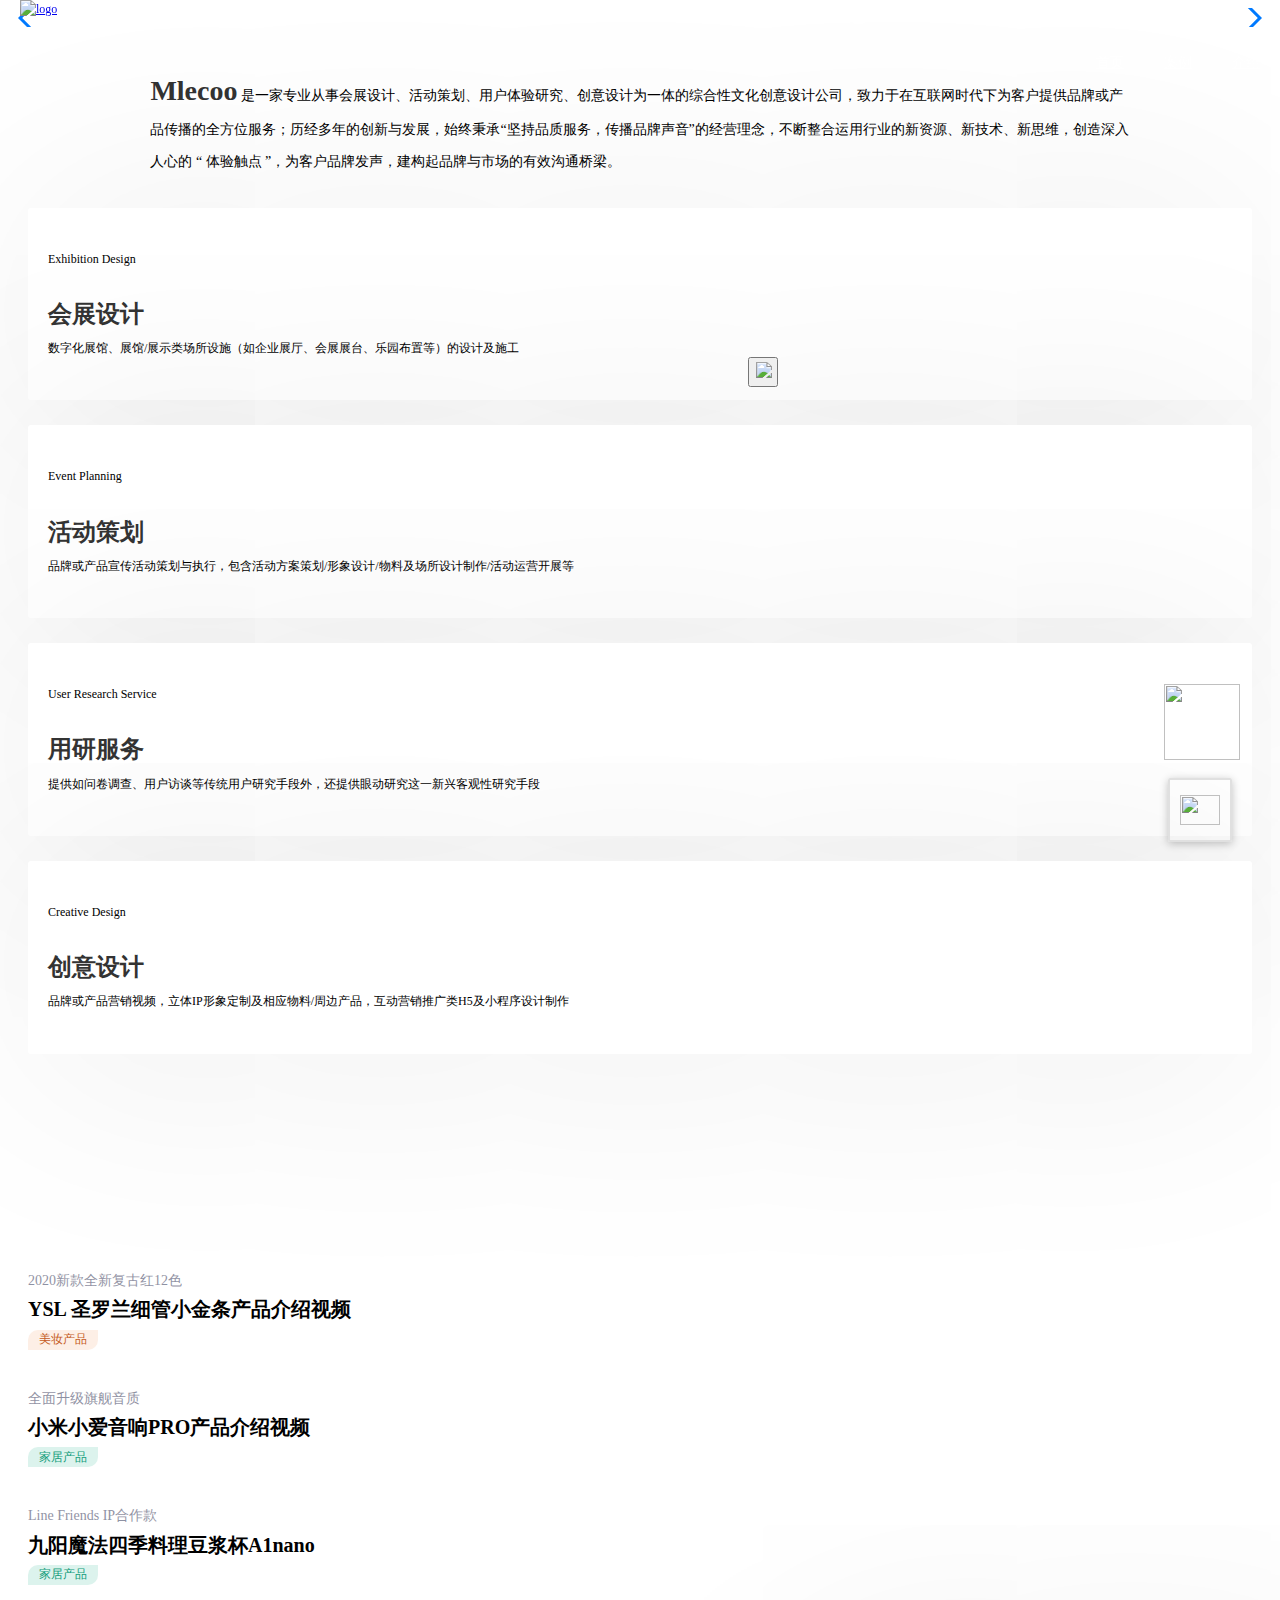
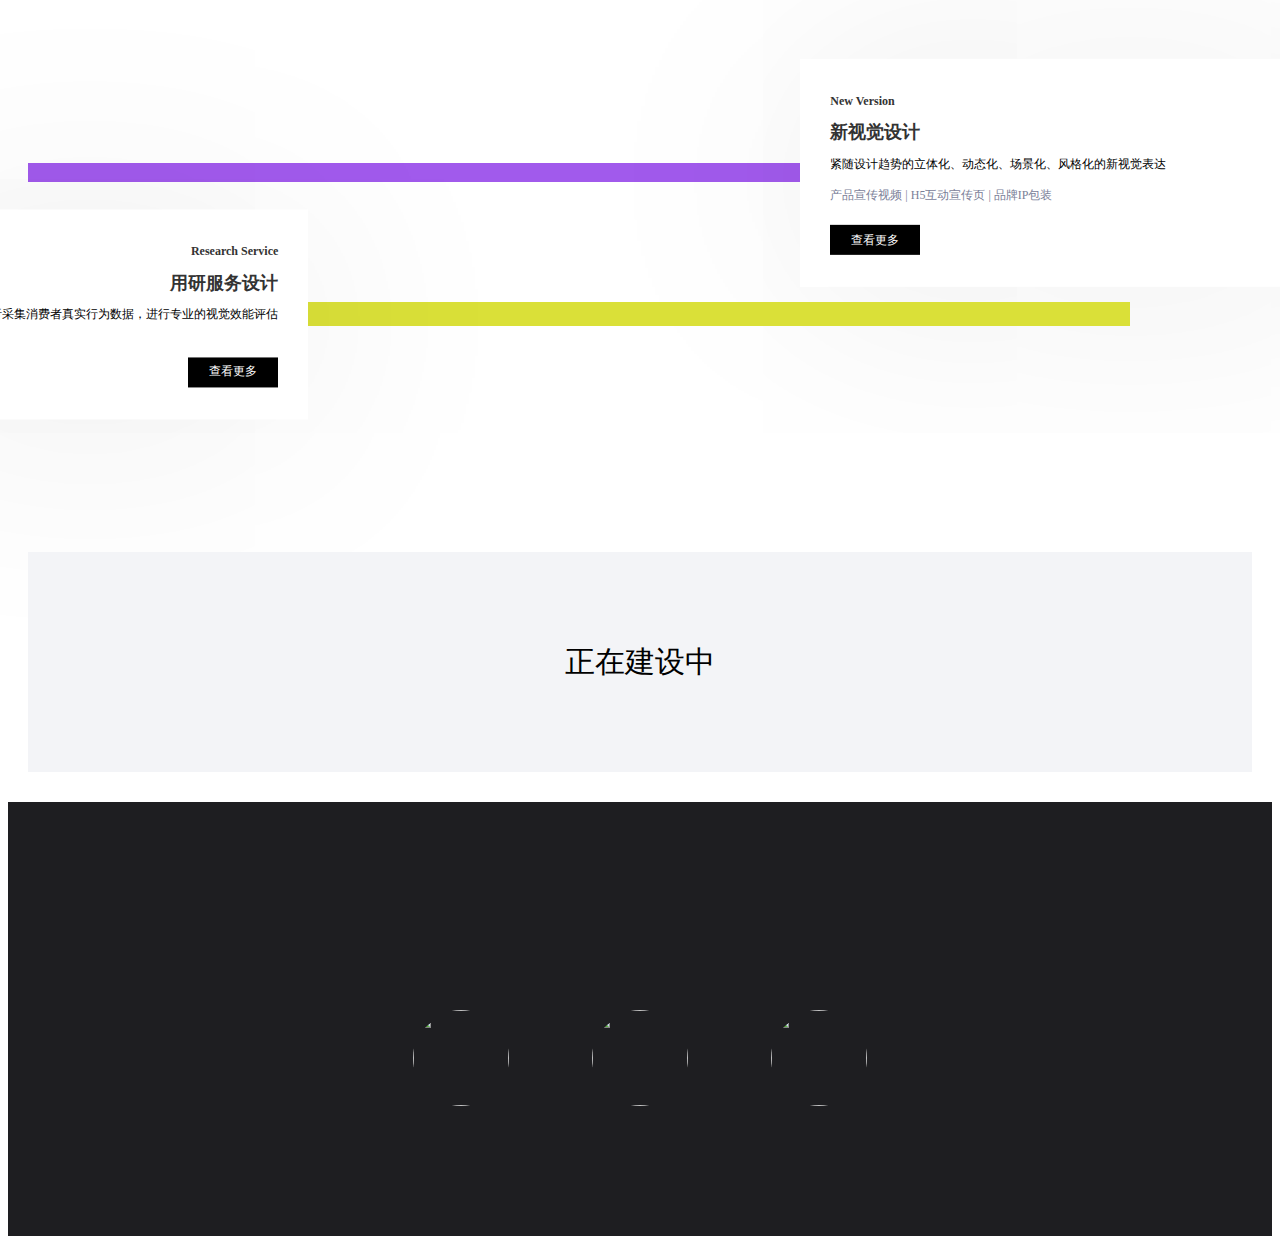
==== index.html @ 5d6e60f8 "Add files via upload" ====
<!DOCTYPE html>
<html lang="en">

<head>
  <meta charset="utf-8" />
  <title>页面标题</title>
  <meta name="viewport" content="width=device-width, initial-scale=1.0" />
  <meta name="description" content="" />
  <!-- css -->
  <link href="css/bootstrap.min.css" rel="stylesheet" />
  <link href="css/swiper.min.css" rel="stylesheet" />
  <link href="css/common.css" rel="stylesheet" />
  <link href="css/index.css" rel="stylesheet" />
</head>

<body>

  <div id="wrapper" class="home-page">
    <!-- start header -->
    <header>
      <!-- <div class="navbar navbar-static-top">
        <div class="container">
          <div class="navbar-header">
            <button type="button" class="navbar-toggle" data-toggle="collapse" data-target=".navbar-collapse">
              <span class="icon-bar"></span>
              <span class="icon-bar"></span>
              <span class="icon-bar"></span>
            </button>
            <a href="index.html">
              <img src="img/logo_white.png" alt="logo" />
            </a>
          </div>
          <div class="navbar-collapse collapse">
            <ul class="nav">
              <li class="active"><a href="index.html">首页</a></li>
              <li><a href="services.html">案例</a></li>
              <li><a href="portfolio.html">介绍</a></li>
            </ul>
          </div>
        </div>
      </div> -->
      <div class="header-nav">
        <div class="container">
          <div class="navbar-header">
            <a href="index.html">
              <img src="img/logo_white.png" alt="logo" />
            </a>
          </div>
          <div class="nav-box">
            <ul class="nav-content">
              <li class="active"><a href="index.html">首页</a></li>
              <li><a href="case.html">案例</a></li>
              <li><a href="introduce.html">介绍</a></li>
            </ul>
          </div>
        </div>
      </div>
    </header>
    <!-- end header -->
    <section id="banner">
      <!-- Slider -->
      <div id="swiper" class="swiper-container">
        <div class="swiper-wrapper">
          <div class="swiper-slide">
            <img style="width: 100%;" src="img/homepage_banner_1.png" alt="" />
            <div class="flex-caption container">
              <h1>The Story Of Our Company</h1>
              <img style="width: 100px;height: 100px;margin-top: 10px;border-radius: 50%;border: 4px solid #fff;"
                src="img/icon_head.png" alt="" />
              <p style="margin-top: 20px;font-size: 17px;">妙妙库库和他の朋友们</p>
              <p style="font-size: 12px;opacity: .4;">Mlecoo and his friends</p>
            </div>
          </div>
          <div class="swiper-slide">
            <img style="width: 100%;" src="img/homepage_banner_2.png" alt="" />
            <!-- <div class="flex-caption container">
              <h3>Best Equipments</h3>
              <p>Doloribus omnis minus temporibus perferendis ipsa</p>
            </div> -->
          </div>
          <div class="swiper-button-prev"></div>
          <!--左箭头。如果放置在swiper-container外面，需要自定义样式。-->
          <div class="swiper-button-next"></div>
          <!--右箭头。如果放置在swiper-container外面，需要自定义样式。-->
        </div>
        <!-- end slider -->
    </section>
    <section class="txt-area">
      <div class="container">
        <div class="row">
          <div class="col-lg-12">
            <div class="alignleft" style="
                  width: 80%;
                  margin: 30px auto; /* font-family: AlibabaSans-Bold,AlibabaSans; */
                  /* font-weight: bold; */
                  line-height: 32px;
                  font-size: 14px;
                ">
              <h1 style="display: inline-block;">Mlecoo</h1>
              是一家专业从事会展设计、活动策划、用户体验研究、创意设计为一体的综合性文化创意设计公司，致力于在互联网时代下为客户提供品牌或产品传播的全方位服务；历经多年的创新与发展，始终秉承“坚持品质服务，传播品牌声音”的经营理念，不断整合运用行业的新资源、新技术、新思维，创造深入人心的
              “ 体验触点 ”，为客户品牌发声，建构起品牌与市场的有效沟通桥梁。
            </div>
          </div>
        </div>
      </div>
    </section>
    <section id="services">
      <div class="container" style="margin-top: 20px;">
        <div class="row">
          <div class="features">
            <div class="col-md-3 col-sm-6 wow fadeInUp animated" data-wow-duration="300ms" data-wow-delay="0ms" style="
                  visibility: visible;
                  -webkit-animation-duration: 300ms;
                  -webkit-animation-delay: 0ms;
                ">
              <div class="media service-box">
                <div class="media-body">
                  <p>Exhibition Design</p>
                  <h4 class="media-heading">会展设计</h4>
                  <p>
                    数字化展馆、展馆/展示类场所设施（如企业展厅、会展展台、乐园布置等）的设计及施工
                  </p>
                </div>
              </div>
            </div>
            <!--/.col-md-3-->

            <div class="col-md-3 col-sm-6 wow fadeInUp animated" data-wow-duration="300ms" data-wow-delay="100ms" style="
                  visibility: visible;
                  -webkit-animation-duration: 300ms;
                  -webkit-animation-delay: 100ms;
                ">
              <div class="media service-box">
                <div class="media-body">
                  <p>Event Planning</p>
                  <h4 class="media-heading">活动策划</h4>
                  <p>
                    品牌或产品宣传活动策划与执行，包含活动方案策划/形象设计/物料及场所设计制作/活动运营开展等
                  </p>
                </div>
              </div>
            </div>
            <!--/.col-md-3-->

            <div class="col-md-3 col-sm-6 wow fadeInUp animated" data-wow-duration="300ms" data-wow-delay="200ms" style="
                  visibility: visible;
                  -webkit-animation-duration: 300ms;
                  -webkit-animation-delay: 200ms;
                ">
              <div class="media service-box">
                <div class="media-body">
                  <p>User Research Service</p>
                  <h4 class="media-heading">用研服务</h4>
                  <p>
                    提供如问卷调查、用户访谈等传统用户研究手段外，还提供眼动研究这一新兴客观性研究手段
                  </p>
                </div>
              </div>
            </div>
            <!--/.col-md-3-->

            <div class="col-md-3 col-sm-6 wow fadeInUp animated" data-wow-duration="300ms" data-wow-delay="300ms" style="
                  visibility: visible;
                  -webkit-animation-duration: 300ms;
                  -webkit-animation-delay: 300ms;
                ">
              <div class="media service-box">
                <div class="media-body">
                  <p>Creative Design</p>
                  <h4 class="media-heading">创意设计</h4>
                  <p>
                    品牌或产品营销视频，立体IP形象定制及相应物料/周边产品，互动营销推广类H5及小程序设计制作
                  </p>
                </div>
              </div>
            </div>
            <!--/.col-md-3-->
          </div>
        </div>
      </div>
    </section>
    <section id="events">
      <div class="container">
        <div class="row" style="margin: 100px 0 40px 0;">
          <div class="col-md-12">
            <div class="aligncenter">
              <img class="row-title-img" src="img/homepage_title_1.png" alt="" />
              <!-- <h2 class="aligncenter">应用案例</h2> -->
            </div>
            <br />
          </div>
        </div>
        <div class="row">
          <div class="col-md-4">
            <div class="post-card">
              <div class="post-card-img">
                <div class="filter"></div>
                <img class="player" src="img/icon_play.png" alt="" />
                <img src="img/works_video_1.png" alt="" />
              </div>
              <div class="post-content">
                <div class="post-memo">2020新款全新复古红12色</div>
                <div class="post-title">YSL 圣罗兰细管小金条产品介绍视频</div>
                <div class="post-tab post-makeup">美妆产品</div>
              </div>
            </div>
          </div>
          <div class="col-md-4">
            <div class="post-card">
              <div class="post-card-img">
                <div class="filter"></div>
                <!-- <div class="player"></div> -->
                <img src="img/works_video_2.png" alt="" />
              </div>
              <div class="post-content">
                <div class="post-memo">全面升级旗舰音质</div>
                <div class="post-title">小米小爱音响PRO产品介绍视频</div>
                <div class="post-tab post-stay">家居产品</div>
              </div>
            </div>
          </div>
          <div class="col-md-4">
            <div class="post-card">
              <div class="post-card-img">
                <div class="filter"></div>
                <!-- <div class="player"></div> -->
                <img src="img/works_video_3.png" alt="" />
              </div>
              <div class="post-content">
                <div class="post-memo">Line Friends IP合作款</div>
                <div class="post-title">九阳魔法四季料理豆浆杯A1nano</div>
                <div class="post-tab post-stay">家居产品</div>
              </div>
            </div>
          </div>
        </div>
      </div>
    </section>
    <section id="serve">
      <div class="container">
        <div class="row" style="margin: 100px 0 40px 0;">
          <div class="col-md-12">
            <div class="aligncenter">
              <img class="row-title-img" src="img/homepage_title_2.png" alt="" />
              <!-- <h2 class="aligncenter">服务范围</h2> -->
            </div>
            <br />
          </div>
        </div>
        <div class="row">
          <div class="col-md-8">
            <div class="wrap-serve" style="background: #a15aec;">
              <img style="width: 60%;" src="img/homepage_pic_1.png" alt="" />
              <div class="wrap-text-box">
                <h4>New Version</h4>
                <h2 class="">新视觉设计</h2>
                <p>
                  紧随设计趋势的立体化、动态化、场景化、风格化的新视觉表达
                </p>
                <p style="color: #7a8098; font-size: 12px;">
                  产品宣传视频 | H5互动宣传页 | 品牌IP包装
                </p>
                <p style="
                      display: flex;
                      justify-content: center;
                      align-items: center;
                      width: 90px;
                      height: 30px;
                      margin-top: 20px;
                      background: #000;
                      color: #fff;
                    ">
                  查看更多
                </p>
              </div>
            </div>
          </div>
        </div>
        <div class="row" style="margin-top: 10%;">
          <div class="col-md-5"></div>
          <div class="col-md-7">
            <div class="wrap-serve wrap-serve-2">
              <div class="wrap-serve-bg"></div>
              <img style="position: relative;width: 100%;" src="img/homepage_pic_2.png" alt="" />
              <div class="wrap-text-box wrap-text-box-2">
                <h4>Research Service</h4>
                <h2 class="">用研服务设计</h2>
                <p>
                  提供用研服务，利用眼动分析采集消费者真实行为数据，进行专业的视觉效能评估
                </p>
                <p style="
                      display: flex;
                      justify-content: center;
                      align-items: center;
                      float: right;
                      width: 90px;
                      height: 30px;
                      margin-top: 20px;
                      background: #000;
                      color: #fff;
                    ">
                  查看更多
                </p>
              </div>
            </div>
          </div>
        </div>
      </div>
    </section>
    <section id="trade">
      <div class="container">
        <div class="row"  style="margin: 150px 0 40px 0;">
          <div class="col-md-12">
            <div class="aligncenter">
              <img class="row-title-img" src="img/homepage_title_3.png" alt="" />
            </div>
            <br />
          </div>
        </div>
        <div class="row">
          <div class="col-md-12" style="display: flex;justify-content: center;align-items: center;margin-bottom: 30px;padding: 100px 0;background: #f3f4f7;font-size: 30px;">正在建设中</div>
        </div>
      </div>
  </div>
  </section>
  <footer id="footer">
    <div class="container">
      <div class="row">
        <div class="col-md-12">
          <div class="aligncenter">
            <img class="row-title-img" src="img/homepage_title_4.png" alt="" />
          </div>
          <br />
        </div>
      </div>
      <div class="row" style="margin-top: 40px;text-align: center;">
        <span data-type="wechat" href="#" class="" style="margin: 0 10px; cursor: pointer;">
          <img class="footer-concat-img" src="img/icon_wechat.png" />
        </span>
        <span data-type="phone" href="#" class="" style="margin: 0 10px; cursor: pointer;">
          <img class="footer-concat-img" src="img/icon_phone.png" />
        </span>
        <span data-type="email" href="#" class="" style="margin: 0 10px; cursor: pointer;">
          <img class="footer-concat-img" src="img/icon_email.png" />
        </span>
      </div>
    </div>
  </footer>
  </div>
  <div class="icon-contact">
    <img src="img/icon_contact.png" />
    <div class="bubble-tip">
      <img src="img/contact_code.png" />
      <div class="bubble-tip-content">
        <div style="font-size: 12px;">电话</div>
        <div style="text-decoration: underline;font-size: 16px;">0571-8897557</div>
        <div style="font-size: 12px;">邮箱</div>
        <div style="text-decoration: underline;font-size: 16px;">Mlecoo-zb@163.com</div>
      </div>
    </div>
  </div>
  <a id="scrollup" href="#" class="scrollup">
    <img class="icon-arrow-white" src="img/icon-arrow-white.png" />
    <img class="icon-arrow-black" src="img/icon-arrow-black.png" />
  </a>
  <!-- 模态框（Modal） -->
  <div class="modal fade" id="myModal" tabindex="-1" role="dialog" aria-labelledby="myModalLabel" aria-hidden="true">
    <div class="modal-flex">
      <div class="modal-dialog">
        <button type="button" class="close" data-dismiss="modal" aria-hidden="true"><img
            src="img/contact_close.png" /></button>
        <div class="modal-content">
          <div class="modal-body">
            <img class="body-img" />
            <p class="body-p"></p>
          </div>
        </div><!-- /.modal-content -->
      </div><!-- /.modal-dialog -->
    </div>
  </div>
  <script src="js/jquery.js"></script>
  <script src="js/jquery.easing.1.3.js"></script>
  <script src="js/bootstrap.min.js"></script>
  <script src="js/swiper.min.js"></script>
  <script src="js/animate.js"></script>
  <script src="js/common.js"></script>
  <script src="js/index.js"></script>
</body>

</html>
---- css/common.css ----
@import url("http://fonts.googleapis.com/css?family=Noto+Serif:400,400italic,700|Open+Sans:400,600,700");
@import url("font-awesome.css");
@import url("animate.css");

body {
  /* font-family: 'Open Sans', Arial, sans-serif; */
  /* font-family: PingFangSC-Regular, PingFang SC; */
  /* font-family: "PingFang SC,AlibabaSans,Microsoft Yahei,Arial,Helvetica,sans-serif"; */
  font-size: 12px;
  font-weight: 300;
  line-height: 1.6em;
  color: #000;
}

a:active,
a:hover,
a:visited {
  outline: 0;
  text-decoration: none;
  background: none;
}

li {
  list-style: none;
}

.clear {
  clear: both;
}

h1,
h2,
h3,
h4,
h5,
h6 {
  /* font-family: 'Open Sans', Arial, sans-serif; */
  font-family: PingFangSC-Regular, PingFang SC;
  font-weight: 700;
  line-height: 1.1em;
  color: #333;
  margin-bottom: 7px;
}

h3 {
  margin-bottom: 15px;
}

.container {
  padding: 0 20px 0 20px;
  position: relative;
}

.swiper-container {
  --swiper-theme-color: #fff; /* 设置Swiper风格 */
  --swiper-navigation-color: #fff; /* 单独设置按钮颜色 */
  --swiper-navigation-size: 40px; /* 设置按钮大小 */
}

/*  Header
==================================== */

.aligncenter {
  text-align: center;
}

header {
  position: fixed;
  left: 0;
  top: 0;
  z-index: 100;
  width: 100%;
}

header .header-nav {
  position: fixed;
  left: 0;
  top: 0;
  width: 100%;
  margin-bottom: 0;
}

.header-nav .nav-box {
  float: right;
  display: flex;
  align-items: center;
  height: 88px;
}

.header-nav .nav-content {
  /* position: absolute;
  right: 20px;
  top: 50%;
  transform: translateY(-50%); */
  margin: 0;
}

.header-nav li {
  float: left;
  margin-left: 40px;
}

.header-nav li a {
  color: rgba(255, 255, 255, 0.75);
  font-size: 14px;
}

.header-nav li.active a,
.header-nav li a:hover {
  color: #fff;
}

/* .navbar-default {
  border: none;
} */

/* .navbar-brand {
  color: #222;
  text-transform: uppercase;
  font-size: 24px;
  font-weight: 700;
  line-height: 1em;
  letter-spacing: -1px;
  margin-top: 9px;
  padding: 0 0 0 15px;
} */

.navbar-default .navbar-brand {
  /* color: #D81265; */
  /* background: #0ACCCE; */
  /* height: 114px; */
  /* width: 288px;
  height: 88px;
  position: absolute;
  top: -28px;
  bottom: -40px;
  z-index: 99999999;
  padding: 30px 15px; */
}

/* a.navbar-brand:before {
  content: '';
  z-index: -1;
  position: absolute;
  width: 100%;
  height: 101px;
  border-left: 92px solid transparent;
  border-right: 92px solid transparent;
  border-bottom: 63px solid #0ACCCE;
  left: 0;
  bottom: -18px;
  border-radius: 50%;
  border-color: #0ACCCE;
} */

/* header .navbar-collapse ul.navbar-nav {
  float: right;
  margin-right: 0;
}

header .navbar {
  min-height: 70px;
  padding: 18px 0;
} */

.home-page header .navbar-default {
  width: 100%;
  position: relative;
}

/* header .nav li a:hover,
header .nav li a:focus,
header .nav li.active a,
header .nav li.active a:hover,
header .nav li a.dropdown-toggle:hover,
header .nav li a.dropdown-toggle:focus,
header .nav li.active ul.dropdown-menu li a:hover,
header .nav li.active ul.dropdown-menu li.active a {
  -webkit-transition: all .3s ease;
  -moz-transition: all .3s ease;
  -ms-transition: all .3s ease;
  -o-transition: all .3s ease;
  transition: all .3s ease;
}


header .navbar-default .navbar-nav>.open>a,
header .navbar-default .navbar-nav>.open>a:hover,
header .navbar-default .navbar-nav>.open>a:focus {
  -webkit-transition: all .3s ease;
  -moz-transition: all .3s ease;
  -ms-transition: all .3s ease;
  -o-transition: all .3s ease;
  transition: all .3s ease;
}


header .navbar {
  min-height: 70px;

  padding: 10px 0;
} */

/* header .navbar-nav>li {
  padding-bottom: 12px;
  padding-top: 12px;
} */

/* header .navbar-nav>li>a {
  padding-bottom: 6px;
  padding-top: 5px;
  margin-left: 2px;
  line-height: 30px;
  font-weight: 700;
  -webkit-transition: all .3s ease;
  -moz-transition: all .3s ease;
  -ms-transition: all .3s ease;
  -o-transition: all .3s ease;
  transition: all .3s ease;
} */

/* .dropdown-menu li a:hover {
  color: #fff !important;
}

header .nav .caret {
  border-bottom-color: #f5f5f5;
  border-top-color: #f5f5f5;
}

.navbar-default .navbar-nav>.active>a,
.navbar-default .navbar-nav>.active>a:hover,
.navbar-default .navbar-nav>.active>a:focus {
  background-color: #fff;
}

.navbar-default .navbar-nav>.open>a,
.navbar-default .navbar-nav>.open>a:hover,
.navbar-default .navbar-nav>.open>a:focus {
  background-color: #fff;
}


.dropdown-menu {
  box-shadow: none;
  border-radius: 0;
  border: none;
}

.dropdown-menu li:last-child {
  padding-bottom: 0 !important;
  margin-bottom: 0;
}

header .nav li .dropdown-menu {
  padding: 0;
}

header .nav li .dropdown-menu li a {
  line-height: 28px;
  padding: 3px 12px;
} */

/* --- menu --- */

/* header .navigation {
  float: right;
}

header ul.nav li {
  border: none;
  margin: 0;
}

header ul.nav li a {
  font-size: 14px;
  border: none;
  font-weight: 400;
  text-transform: uppercase;
  text-align: right;
}

header ul.nav li ul li a {
  font-size: 12px;
  border: none;
  font-weight: 300;
  text-transform: uppercase;
} */

/* .navbar .nav>li>a {
  color: rgba(255, 255, 255, 0.7);
  text-shadow: none;
  border: 1px solid rgba(255, 255, 255, 0) !important;
}

.navbar .nav a:hover {
  background: none;
  color: #fff;
} */

/* .navbar .nav>.active>a,
.navbar .nav>.active>a:hover {
  background: none;
  color: #fff;
  font-weight: 700;
} */

/* .navbar .nav>.active>a:active,
.navbar .nav>.active>a:focus {
  background: none;
  outline: 0;
  color: #fff;
  font-weight: 700;
} */

/* .navbar .nav li .dropdown-menu {
  z-index: 2000;
}

header ul.nav li ul {
  margin-top: 1px;
}

header ul.nav li ul li ul {
  margin: 1px 0 0 1px;
}

.dropdown-menu .dropdown i {
  position: absolute;
  right: 0;
  margin-top: 3px;
  padding-left: 20px;
}

.navbar .nav>li>.dropdown-menu:before {
  display: inline-block;
  border-right: none;
  border-bottom: none;
  border-left: none;
  border-bottom-color: none;
  content: none;
}

.navbar-default .navbar-nav>.active>a,
.navbar-default .navbar-nav>.active>a:hover,
.navbar-default .navbar-nav>.active>a:focus {
  color: #fff;
}

.navbar-default .navbar-nav>li>a:hover,
.navbar-default .navbar-nav>li>a:focus {
  color: #fff;
  background-color: transparent;
}

ul.nav li.dropdown a {
  z-index: 1000;
  display: block;
}

select.selectmenu {
  display: none;
} */

/* 向上滑动 */
.scrollup,
.icon-contact {
  position: fixed;
  bottom: 58px;
  right: 48px;
  z-index: 1000;
  width: 60px;
  height: 60px;
}
.scrollup {
  display: flex;
  justify-content: center;
  align-items: center;
  border: 2px solid #e0e0e0;
  box-shadow: 0px 2px 8px 0px rgba(0, 0, 0, 0.24);
  border-radius: 2px;
  /* transition: all 0.1s; */
}
.scrollup .icon-arrow-white {
  display: none;
}
.scrollup .icon-arrow-black {
  display: block;
}
.scrollup.black {
  border-color: #38383b;
}
.scrollup.black .icon-arrow-white {
  display: block;
}
.scrollup.black .icon-arrow-black {
  display: none;
}
.icon-contact {
  width: 76px;
  height: 76px;
  bottom: 140px;
  right: 40px;
}

.scrollup img {
  width: 40px;
  height: 30px;
}
.icon-contact img {
  width: 100%;
  height: 100%;
}

.icon-contact:hover .bubble-tip {
  display: flex;
}

/* 弹框 */
.bubble-tip {
  display: none;
  align-items: center;
  position: absolute;
  right: 0;
  top: -164px;
  width: 350px;
  height: 150px;
  padding: 40px;
  border-radius: 4px;
  background: #fff;
  box-shadow: 0px -2px 48px 0px rgba(0, 0, 0, 0.12),
    0px 4px 8px 0px rgba(0, 0, 0, 0.08);
}

.bubble-tip::before {
  position: absolute;
  bottom: -14px;
  right: 8px;
  z-index: 2;
  content: "";
  width: 0;
  height: 0;
  border-style: solid;
  border-width: 8px;
  border-color: #ffffff transparent transparent transparent;
}

.bubble-tip::after {
  /* content: "";
  width: 0;
  height: 0;
  border-style: solid;
  border-width: 10px 10px 10px 0;
  border-color: transparent #fff transparent transparent;
  position: absolute;
  bottom: -5px;
  right: -11px;
  z-index: 1; */
}

.bubble-tip img {
  width: 80px;
  height: 80px;
  margin-right: 10px;
}

.bubble-tip-content {
}

/* 应用案例 */
.post {
  margin-bottom: 20px;
}

.post img {
  width: 100%;
}

.post-content {
  margin-top: 10px;
}

.post-memo {
  color: #1d2649;
  font-size: 14px;
  opacity: 0.5;
}

.post-title {
  margin-top: 10px;
  color: #000;
  font-size: 20px;
  font-weight: bold;
}

.post-tab {
  display: flex;
  justify-content: center;
  align-items: center;
  width: 70px;
  height: 20px;
  margin-top: 10px;
  border-radius: 10px 0px 10px 0px;
}

.post-stay {
  background: #dcf3ed;
  color: #139d7b;
}

.post-makeup {
  background: #fdefe6;
  color: #c55c1e;
}

.post-card-img img {
  position: relative;
  z-index: 9;
  max-width: 100%;
  transition: all 0.3s;
}
.post-card-img {
  position: relative;
  width: 100%;
  overflow: hidden;
  margin-bottom: 20px;
}
.post-card-img .filter {
  display: none;
  position: absolute;
  left: 0;
  top: 0;
  z-index: 10;
  width: 100%;
  height: 100%;
  background: rgba(19, 19, 20, 0.4);
  transition: all 0.3s;
}
.post-card-img .player {
  display: none;
  position: absolute;
  left: 50%;
  top: 50%;
  z-index: 10;
  width: 80px;
  height: 80px;
  margin: -40px 0 0 -40px;
  transition: all 0.3s;
}
.post-card-img:hover .filter,
.post-card-img:hover .player {
  display: block;
}
.post-card-img:hover img {
  transform: scale(1.1);
}

/* footer */

.row-title-img {
  width: 210px;
}

footer {
  padding: 100px 0;
  color: #bfbfbf;
  background: #1e1e21;
}

footer a {
  color: #fff;
}

footer a:hover {
  color: #eee;
}

footer h1,
footer h2,
footer h3,
footer h4,
footer h5,
footer h6 {
  color: #fff;
}

.footer-concat-img {
  width: 96px;
  height: 96px;
  margin: 30px;
  border-radius: 50%;
  transition: 0.3s;
}
.footer-concat-img:hover {
  background: rgba(255, 255, 255, 0.3);
}
/* .navbar-default .navbar-brand:hover,
.navbar-default .navbar-brand:focus {
  color: #5e5e5e;
  background-color: #0ACCCE;
} */
/* 模态框 */
.modal-flex {
  display: flex;
  justify-content: center;
  align-items: center;
  position: fixed;
  top: 0;
  left: 0;
  width: 100%;
  height: 100%;
}

.modal-dialog {
  position: relative;
  width: auto;
  text-align: center;
}

.modal-dialog .modal-body {
  padding: 30px 50px;
}

.modal-dialog .body-img {
  width: 96px;
  margin-bottom: 20px;
}

.modal-dialog .body-p {
  font-size: 20px;
}

.modal-dialog.wechat .body-img {
  width: 230px;
}

button.close {
  position: absolute;
  top: -40px;
  right: -40px;
  width: 30px;
  height: 30px;
  opacity: 1;
}

@media (max-width: 767px) {
  /* .navbar-default .navbar-collapse {
    border-color: none;
    background: #F58A2E;
  }

  .navbar-default .navbar-toggle .icon-bar {
    background-color: #FFF;
    border-radius: 0;
  }

  .navbar-default .navbar-nav>li>a:hover,
  .navbar-default .navbar-nav>li>a:focus {
    color: #FFFFFF;
    background-color: transparent;
  }

  .navbar-default .navbar-toggle:hover,
  .navbar-default .navbar-toggle:focus {
    background-color: #40250B;
  }

  .navbar-default .navbar-collapse,
  .navbar-default .navbar-form {
    border-color: rgba(255, 255, 255, 0.58);
    margin-top: 15px;
  }

  .navbar-toggle {
    background-color: rgb(245, 138, 46);
    background-image: none;
    border: 0;
    border-radius: 0;
  } */

  /* body {
    padding-right: 0;
    padding-left: 0;
  }

  .navbar-brand {
    margin-top: 10px;
    border-bottom: none;
  } */

  /* .navbar-header {
    margin-top: 20px;
    border-bottom: none;
  }

  .navbar-nav {
    border-top: none;
    float: none;
    width: 100%;
  }

  .navbar .nav>li>a {
    color: #fff;
  }

  .navbar .nav>.active>a,
  .navbar .nav>.active>a:hover {
    background: none;
    font-weight: 700;
    color: #fff;
  } */

  /* header .navbar-nav>li {
    padding-bottom: 2px;
    padding-top: 3px;
  }

  header .nav li .dropdown-menu {
    margin-top: 0;
  } */

  .dropdown-menu {
    position: absolute;
    top: 0;
    left: 40px;
    z-index: 1000;
    display: none;
    float: left;
    min-width: 160px;
    padding: 5px 0;
    margin: 2px 0 0;
    font-size: 13px;
    list-style: none;
    background-color: #fff;
    background-clip: padding-box;
    border: 1px solid #f5f5f5;
    border: 1px solid rgba(0, 0, 0, 0.15);
    border-radius: 0;
    -webkit-box-shadow: 0 6px 12px rgba(0, 0, 0, 0.175);
    box-shadow: 0 6px 12px rgba(0, 0, 0, 0.175);
  }

  footer .col-lg-1,
  footer .col-lg-2,
  footer .col-lg-3,
  footer .col-lg-4,
  footer .col-lg-5,
  footer .col-lg-6,
  footer .col-lg-7,
  footer .col-lg-8,
  footer .col-lg-9,
  footer .col-lg-10,
  footer .col-lg-11,
  footer .col-lg-12 {
    margin-bottom: 20px;
  }

  [class*="span"] {
    margin-bottom: 20px;
  }
}

@media (max-width: 480px) {
  .bottom-article a.pull-right {
    float: left;
    margin-top: 20px;
  }

  .search {
    float: left;
  }

  .cta-text {
    margin: 0 auto;
    text-align: center;
  }

  ul.portfolio li article a i {
    width: 20px;
    height: 20px;
    font-size: 14px;
  }
}

/*  Media queries 
============================= */

@media (min-width: 768px) and (max-width: 979px) {
  a.detail {
    background: none;
    width: 100%;
  }

  footer .widget form input#appendedInputButton {
    display: block;
    width: 91%;
    -webkit-border-radius: 4px 4px 4px 4px;
    -moz-border-radius: 4px 4px 4px 4px;
    border-radius: 4px 4px 4px 4px;
  }

  footer .widget form .input-append .btn {
    display: block;
    width: 100%;
    padding-right: 0;
    padding-left: 0;
    -webkit-box-sizing: border-box;
    -moz-box-sizing: border-box;
    box-sizing: border-box;
    margin-top: 10px;
  }

  ul.related-folio li {
    width: 156px;
    margin: 0 20px 0 0;
  }
}
---- css/index.css ----
header .header-nav.scroll {
  background: #fff;
  box-shadow: 0px 2px 8px 0px rgba(0, 0, 0, 0.06);
}
.header-nav.scroll li a {
  color: rgba(0, 0, 0, 0.7);
}

.header-nav.scroll li.active a,
.header-nav.scroll li a:hover {
  color: #000;
}
/* header .header-nav,
header .header-nav li a {
  transition: 0.3s;
} */
/* banner上内容 */
.flex-caption {
  zoom: 1;
  position: absolute;
  top: 50%;
  left: 50%;
  transform: translateX(-50%) translateY(-50%);
  width: auto;
  padding: 10px 25px;
  text-align: center;
  color: #fff;
}

.flex-caption h1 {
  letter-spacing: 1px;
  margin-bottom: 8px;
  color: #fff;
  font-size: 80px;
  /* text-transform: uppercase; */
}

.flex-caption p {
  margin-top: 12px;
}

/* 活动策划 */
.features img {
  width: 100%;
}

.features .media-heading {
  margin-bottom: 10px;
  color: #333;
  font-size: 24px;
}

.features .media.service-box {
  margin: 0px 0 25px;
  padding: 30px 20px;
  background: #fff;
  border: 0px;
  box-shadow: 0px 8px 244px 0px rgba(0, 0, 0, 0.08);
  border-radius: 3px;
}

.media.service-box {
  margin: 25px 0 36px;
  padding: 20px 15px 10px;
  background: #ffffff;
  overflow: hidden;
  border-bottom: 2px solid #e0e0e0;
}

.media {
  margin-top: 15px;
}

/* 服务范围 */
.wrap-serve {
  position: relative;
}

.wrap-text-box {
  position: absolute;
  right: -10%;
  top: 50%;
  transform: translateY(-50%);
  width: 42%;
  padding: 20px 30px;
  background: #fff;
  box-shadow: 0px 8px 244px 0px rgba(0, 0, 0, 0.08);
}

.wrap-serve-bg {
  position: absolute;
  top: -15%;
  right: 10%;
  width: 102%;
  height: 124%;
  background: #dae038;
}

.wrap-serve-2 {
  /* padding: 10% 0 5% 12%; */
}

.wrap-text-box-2 {
  left: -40%;
  text-align: right;
  width: 58%;
}

/* 介绍页 */
.about-box:before {
  content: "";
  display: inline-block;
  height: 100%;
  vertical-align: middle;
  margin-right: -0.25em;
  /* Adjusts for spacing */
}

.about-right {
  display: inline-block;
  vertical-align: middle;
}

.col-features-text-box {
  display: flex;
  justify-content: center;
  align-items: center;
}
.features-text-box {
  width: 208px;
}
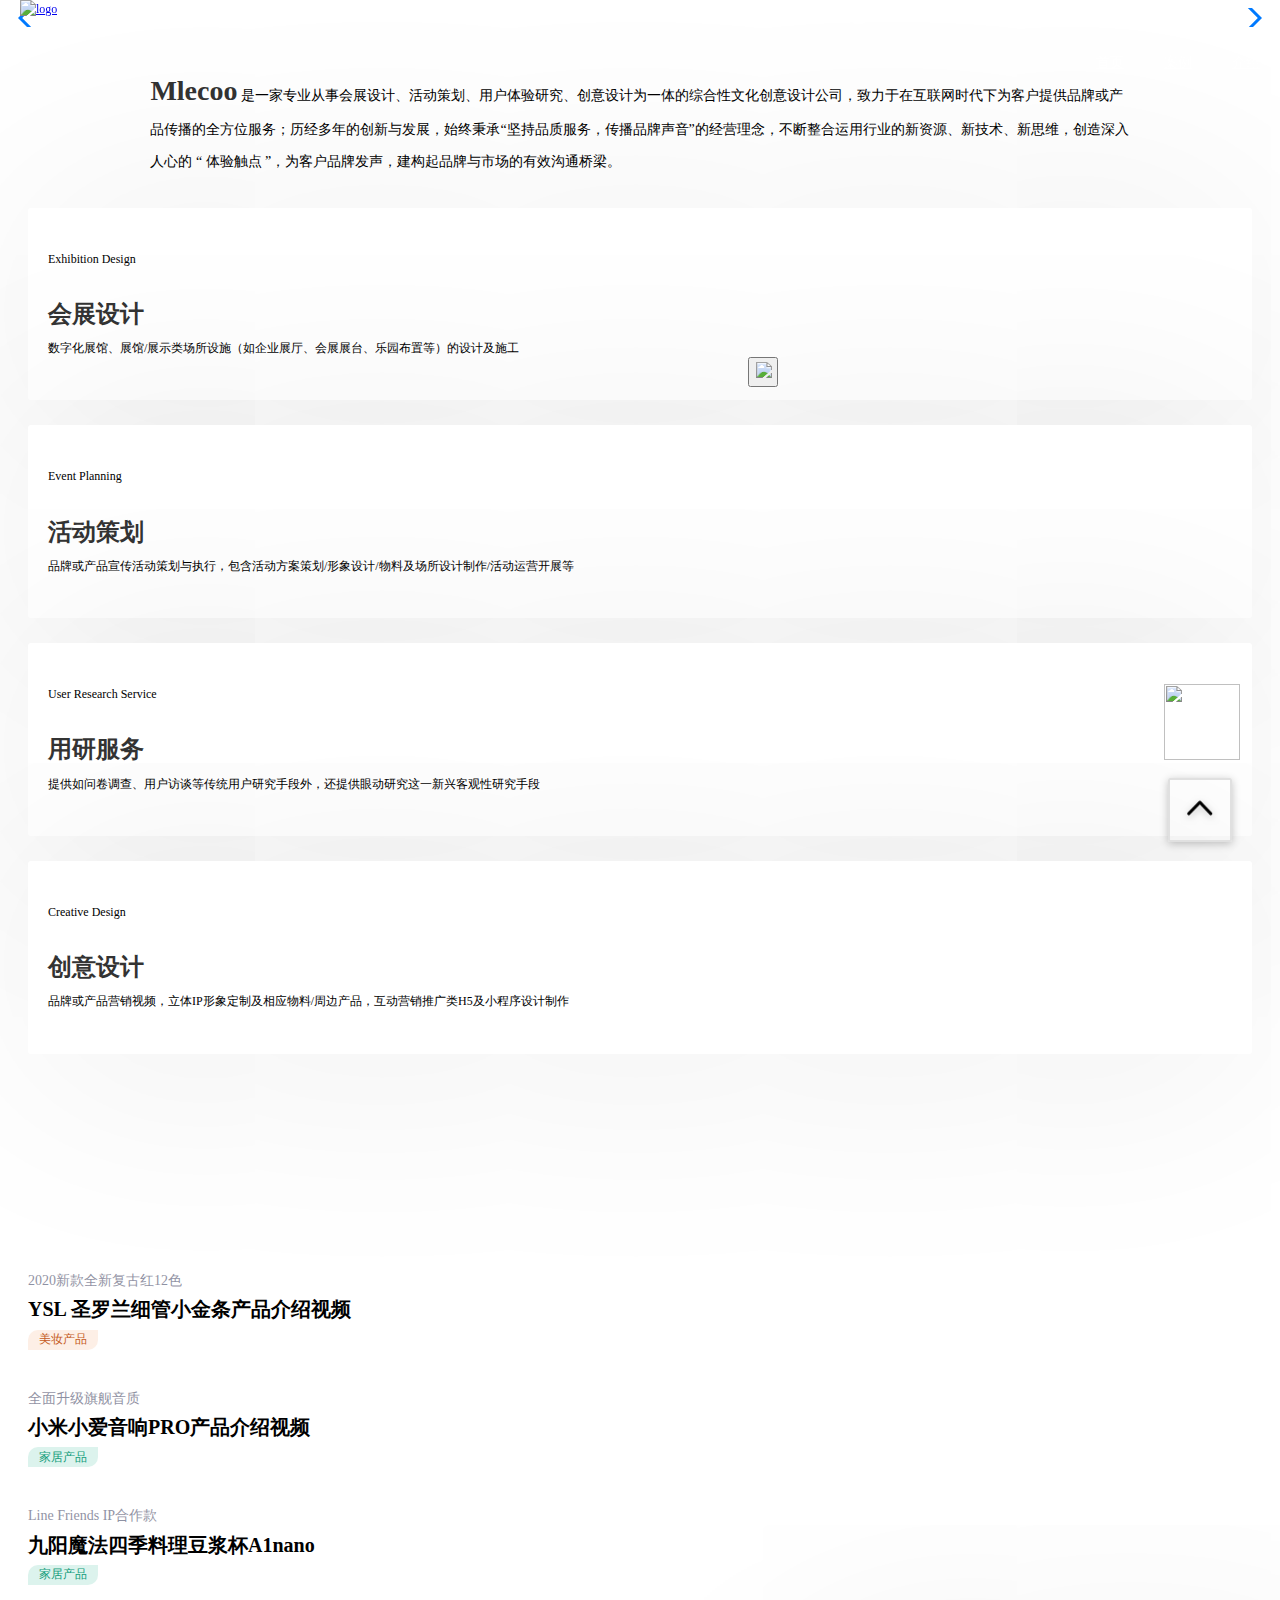
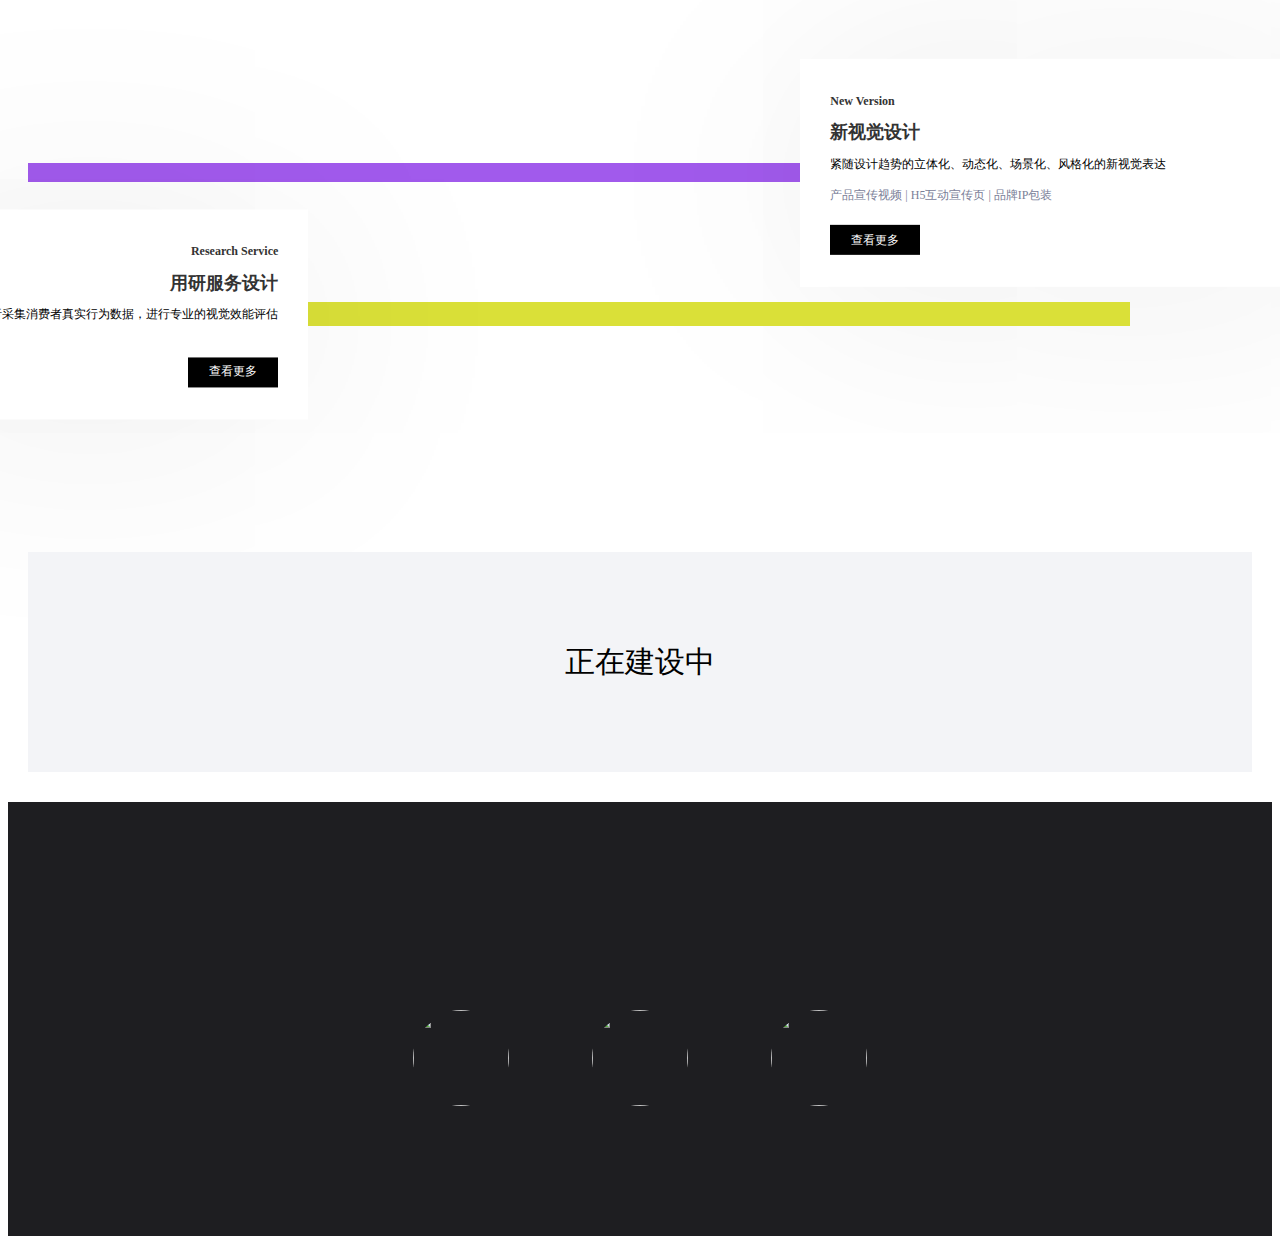
==== commit 18ebc27b: "Add files via upload" ====
--- a/index.html
+++ b/index.html
@@ -3,7 +3,7 @@
 
 <head>
   <meta charset="utf-8" />
-  <title>页面标题</title>
+  <title>Mlecoo官网</title>
   <meta name="viewport" content="width=device-width, initial-scale=1.0" />
   <meta name="description" content="" />
   <!-- css -->
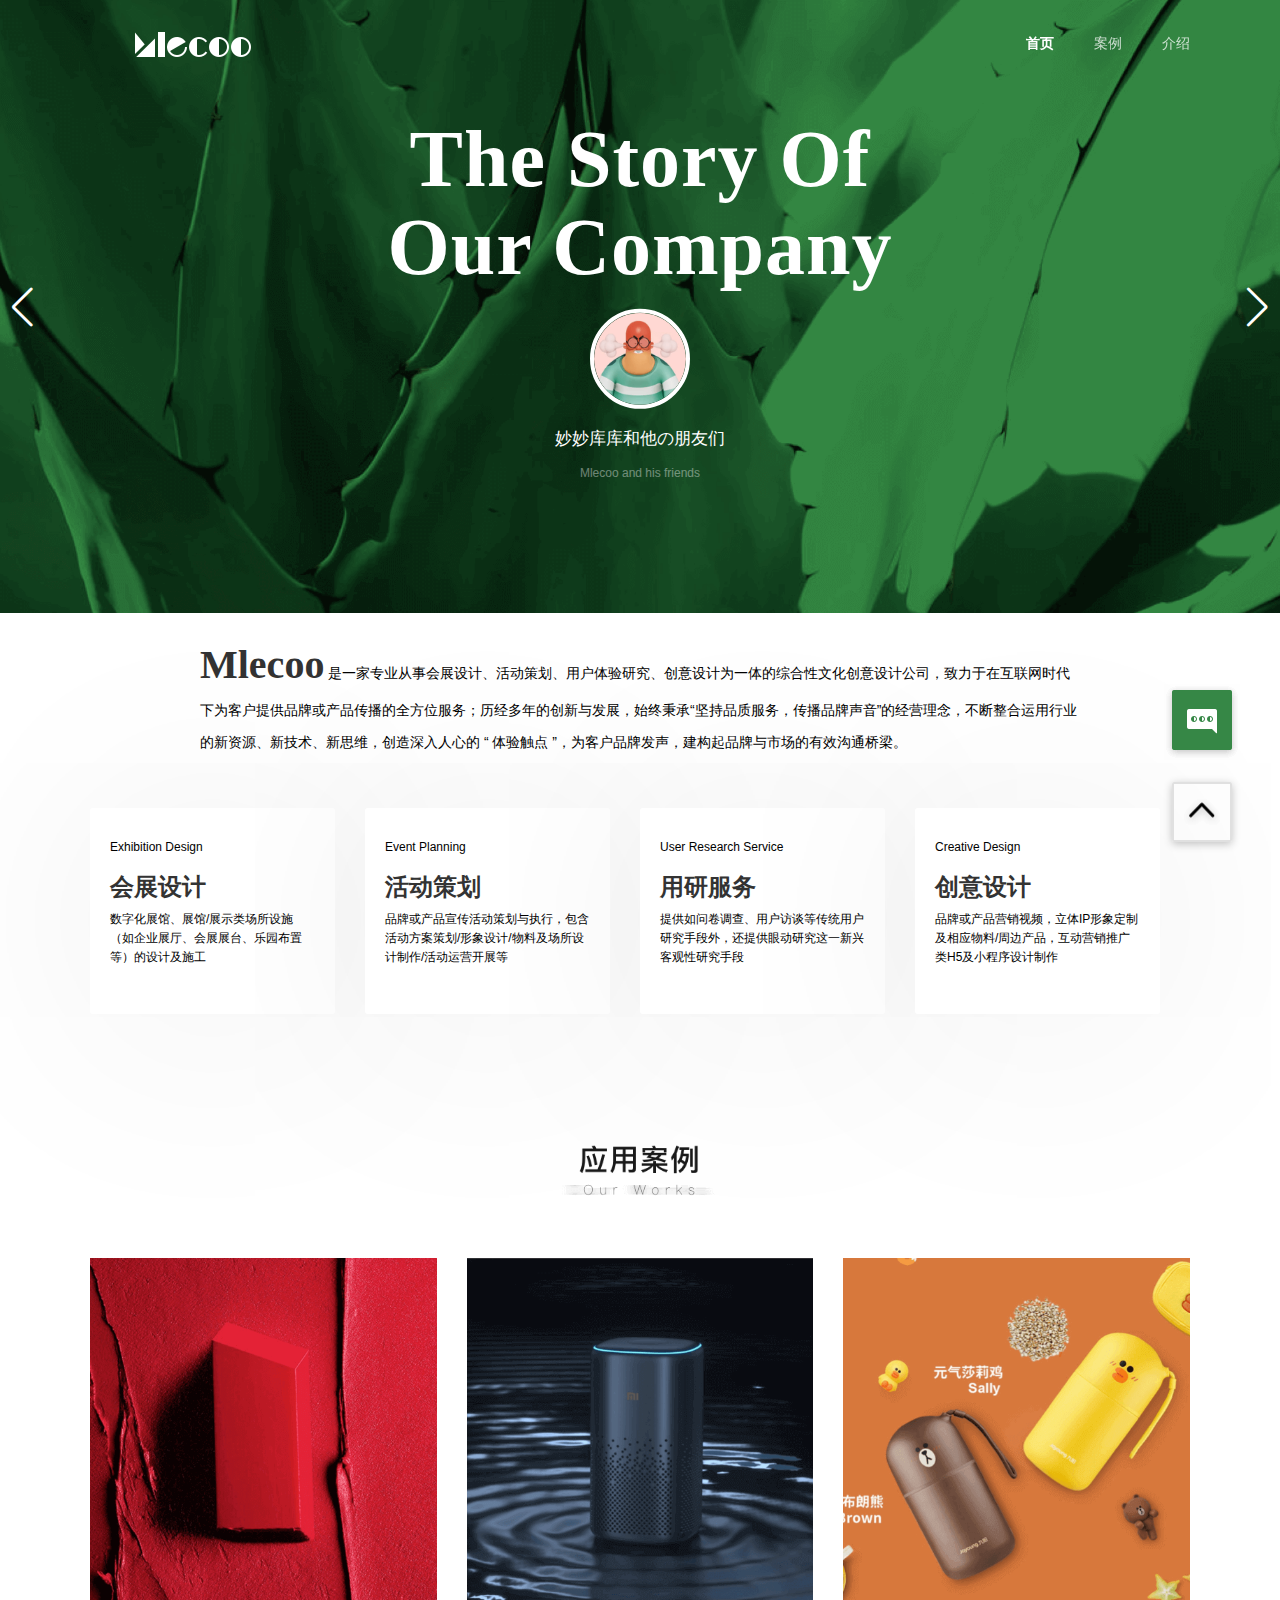
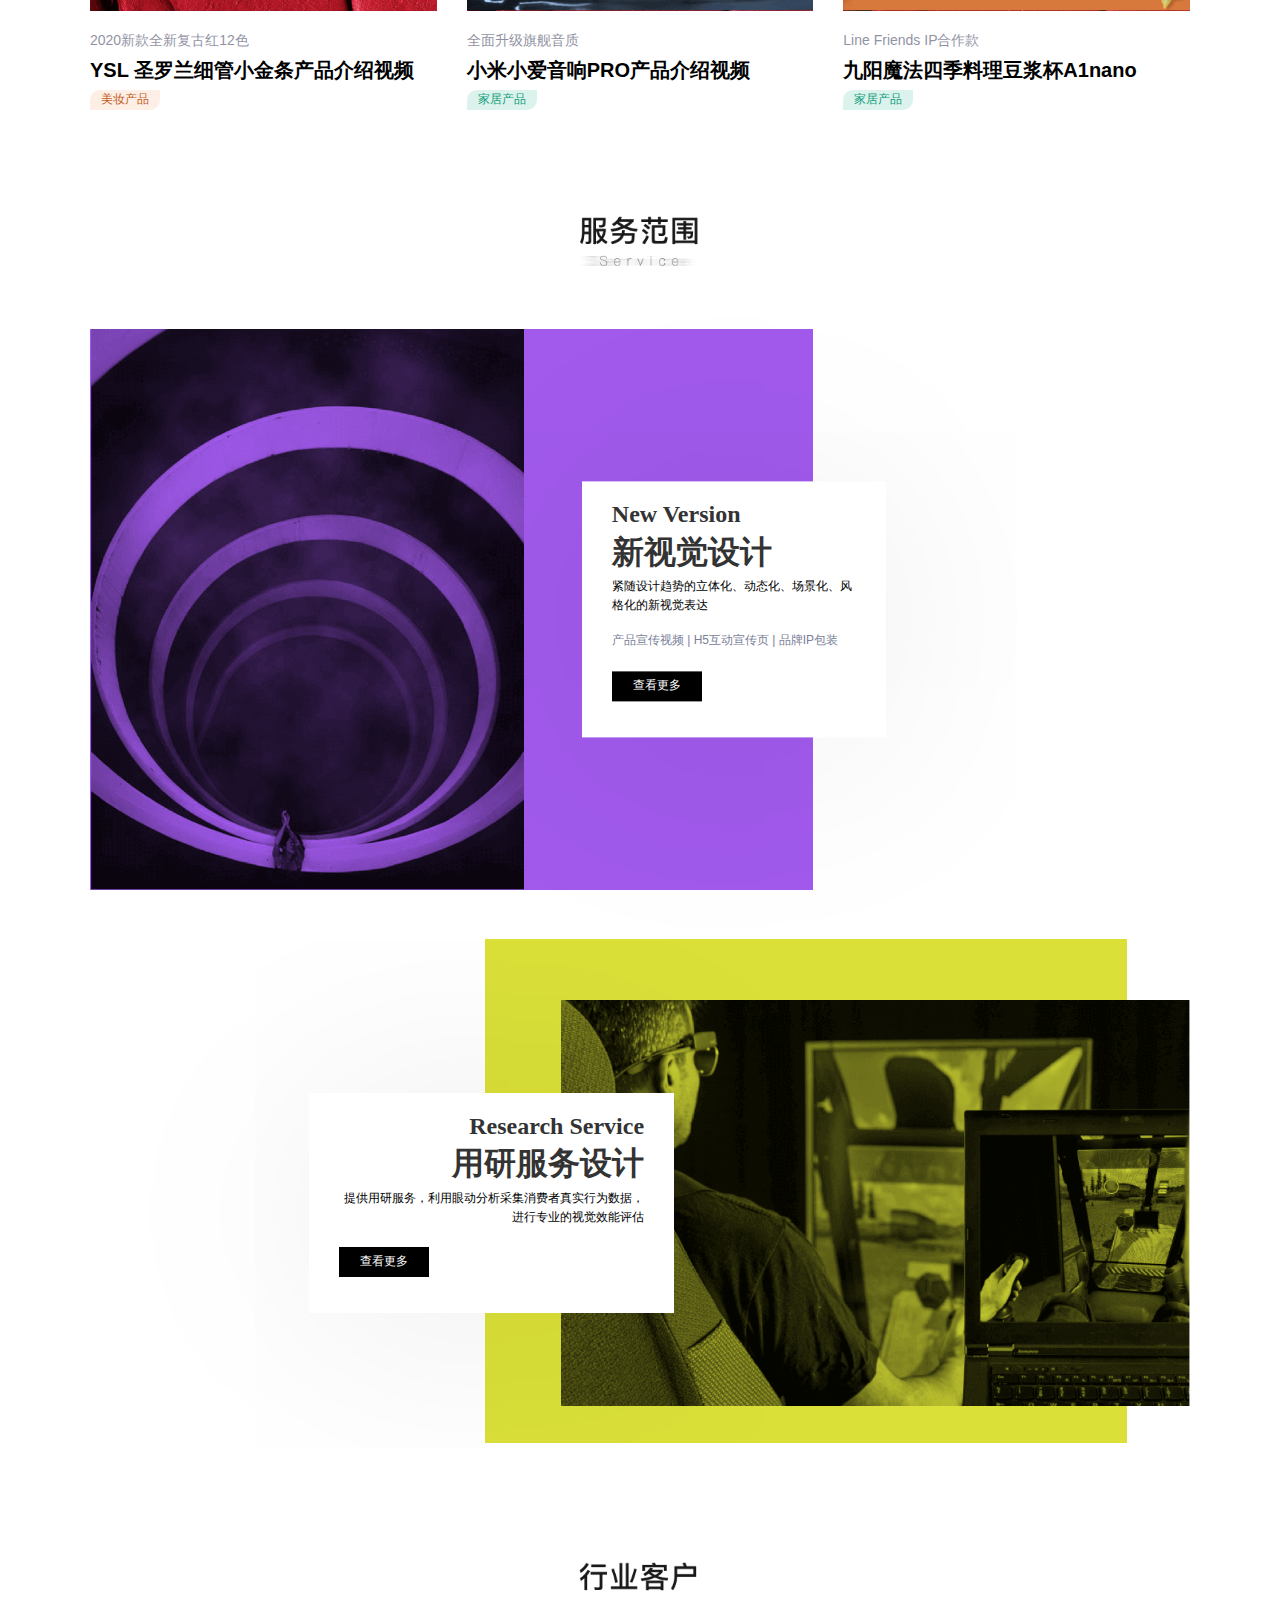
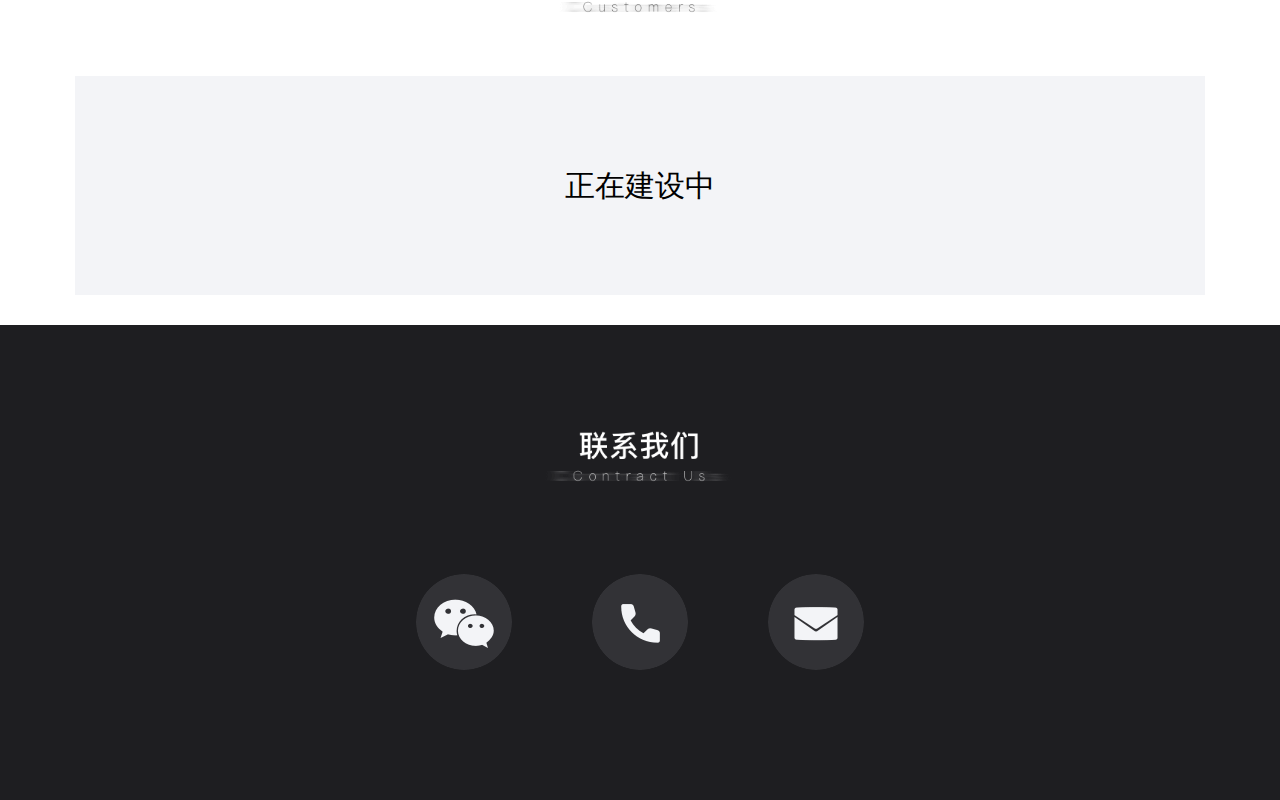
==== commit 7f9fefad: "Add files via upload" ====
--- a/index.html
+++ b/index.html
@@ -82,8 +82,11 @@
           <!--左箭头。如果放置在swiper-container外面，需要自定义样式。-->
           <div class="swiper-button-next"></div>
           <!--右箭头。如果放置在swiper-container外面，需要自定义样式。-->
-        </div>
-        <!-- end slider -->
+          <div class="swiper-pagination"></div>
+          <!--分页器。如果放置在swiper-container外面，需要自定义样式。-->
+        </div>
+      </div>
+      <!-- end slider -->
     </section>
     <section class="txt-area">
       <div class="container">
@@ -107,7 +110,7 @@
     <section id="services">
       <div class="container" style="margin-top: 20px;">
         <div class="row">
-          <div class="features">
+          <div class="row col-md-12 col-sm-12 features">
             <div class="col-md-3 col-sm-6 wow fadeInUp animated" data-wow-duration="300ms" data-wow-delay="0ms" style="
                   visibility: visible;
                   -webkit-animation-duration: 300ms;
@@ -260,16 +263,7 @@
                 <p style="color: #7a8098; font-size: 12px;">
                   产品宣传视频 | H5互动宣传页 | 品牌IP包装
                 </p>
-                <p style="
-                      display: flex;
-                      justify-content: center;
-                      align-items: center;
-                      width: 90px;
-                      height: 30px;
-                      margin-top: 20px;
-                      background: #000;
-                      color: #fff;
-                    ">
+                <p class="wrap-serve-btn">
                   查看更多
                 </p>
               </div>
@@ -288,17 +282,7 @@
                 <p>
                   提供用研服务，利用眼动分析采集消费者真实行为数据，进行专业的视觉效能评估
                 </p>
-                <p style="
-                      display: flex;
-                      justify-content: center;
-                      align-items: center;
-                      float: right;
-                      width: 90px;
-                      height: 30px;
-                      margin-top: 20px;
-                      background: #000;
-                      color: #fff;
-                    ">
+                <p class="wrap-serve-btn">
                   查看更多
                 </p>
               </div>
@@ -333,7 +317,7 @@
           <br />
         </div>
       </div>
-      <div class="row" style="margin-top: 40px;text-align: center;">
+      <div class="row" style="margin-top: 40px;justify-content: center;">
         <span data-type="wechat" href="#" class="" style="margin: 0 10px; cursor: pointer;">
           <img class="footer-concat-img" src="img/icon_wechat.png" />
         </span>
@@ -379,7 +363,7 @@
     </div>
   </div>
   <script src="js/jquery.js"></script>
-  <script src="js/jquery.easing.1.3.js"></script>
+  <!-- <script src="js/jquery.easing.1.3.js"></script> -->
   <script src="js/bootstrap.min.js"></script>
   <script src="js/swiper.min.js"></script>
   <script src="js/animate.js"></script>
--- a/css/common.css
+++ b/css/common.css
@@ -1,6 +1,6 @@
-@import url("http://fonts.googleapis.com/css?family=Noto+Serif:400,400italic,700|Open+Sans:400,600,700");
+/* @import url("http://fonts.googleapis.com/css?family=Noto+Serif:400,400italic,700|Open+Sans:400,600,700");
 @import url("font-awesome.css");
-@import url("animate.css");
+@import url("animate.css"); */
 
 body {
   /* font-family: 'Open Sans', Arial, sans-serif; */
@@ -14,7 +14,8 @@
 
 a:active,
 a:hover,
-a:visited {
+a:visited,
+a:link {
   outline: 0;
   text-decoration: none;
   background: none;
@@ -71,7 +72,9 @@
   z-index: 100;
   width: 100%;
 }
-
+.navbar-header {
+  float: left;
+}
 header .header-nav {
   position: fixed;
   left: 0;
@@ -108,6 +111,7 @@
 .header-nav li.active a,
 .header-nav li a:hover {
   color: #fff;
+  font-weight: bold;
 }
 
 /* .navbar-default {
@@ -607,6 +611,7 @@
   position: fixed;
   top: 0;
   left: 0;
+  z-index: 1000;
   width: 100%;
   height: 100%;
 }
--- a/css/index.css
+++ b/css/index.css
@@ -39,6 +39,42 @@
   margin-top: 12px;
 }
 
+/* 分页器 */
+.swiper-pagination {
+  display: flex;
+  align-items: center;
+  position: absolute;
+  bottom: 0;
+  left: 50%;
+  transform: translateX(-50%);
+  padding-bottom: 50px;
+  /* --swiper-theme-color: #ff6600;
+  --swiper-pagination-color: #00ff33; */
+  /* 两种都可以 */
+}
+.swiper-pagination .swiper-pagination-bullet {
+  width: 10px;
+  height: 10px;
+  margin: 5px;
+  border: 2px solid #fff;
+}
+.swiper-pagination .swiper-pagination-bullet-active {
+  position: relative;
+  width: 20px;
+  height: 20px;
+  background: transparent;
+  border: 2px solid #fff;
+}
+.swiper-pagination .swiper-pagination-bullet-active::before {
+  content: "";
+  position: absolute;
+  top: 0;
+  left: 0;
+  width: 16px;
+  height: 8px;
+  background: #fff;
+  border-radius: 50% 50% 0 0;
+}
 /* 活动策划 */
 .features img {
   width: 100%;
@@ -105,6 +141,20 @@
   text-align: right;
   width: 58%;
 }
+.wrap-serve-btn {
+  display: flex;
+  justify-content: center;
+  align-items: center;
+  width: 90px;
+  height: 30px;
+  margin-top: 20px;
+  background: #000;
+  color: #fff;
+  cursor: pointer;
+}
+.wrap-serve-btn:hover {
+  background: #368746;
+}
 
 /* 介绍页 */
 .about-box:before {
@@ -127,5 +177,39 @@
   align-items: center;
 }
 .features-text-box {
-  width: 208px;
-}
+  width: 280px;
+  font-size: 16px;
+  line-height: 30px;
+}
+.features-text-box p {
+  margin: 0;
+}
+
+.features-text-box h4 {
+  margin: 0;
+  padding: 4px 0 20px;
+  font-size: 20px;
+}
+
+.img-box-shadow {
+  position: relative;
+  display: inline-block;
+}
+.img-box-shadow::before {
+  content: "";
+  position: absolute;
+  left: 0;
+  top: 0;
+  width: 15px;
+  height: 100%;
+  background-image: linear-gradient(-90deg, rgba(255, 255, 255, 0) 0, #fff 70%);
+}
+.img-box-shadow::after {
+  content: "";
+  position: absolute;
+  right: 0;
+  top: 0;
+  width: 15px;
+  height: 100%;
+  background-image: linear-gradient(90deg, rgba(255, 255, 255, 0) 0, #fff 70%);
+}
